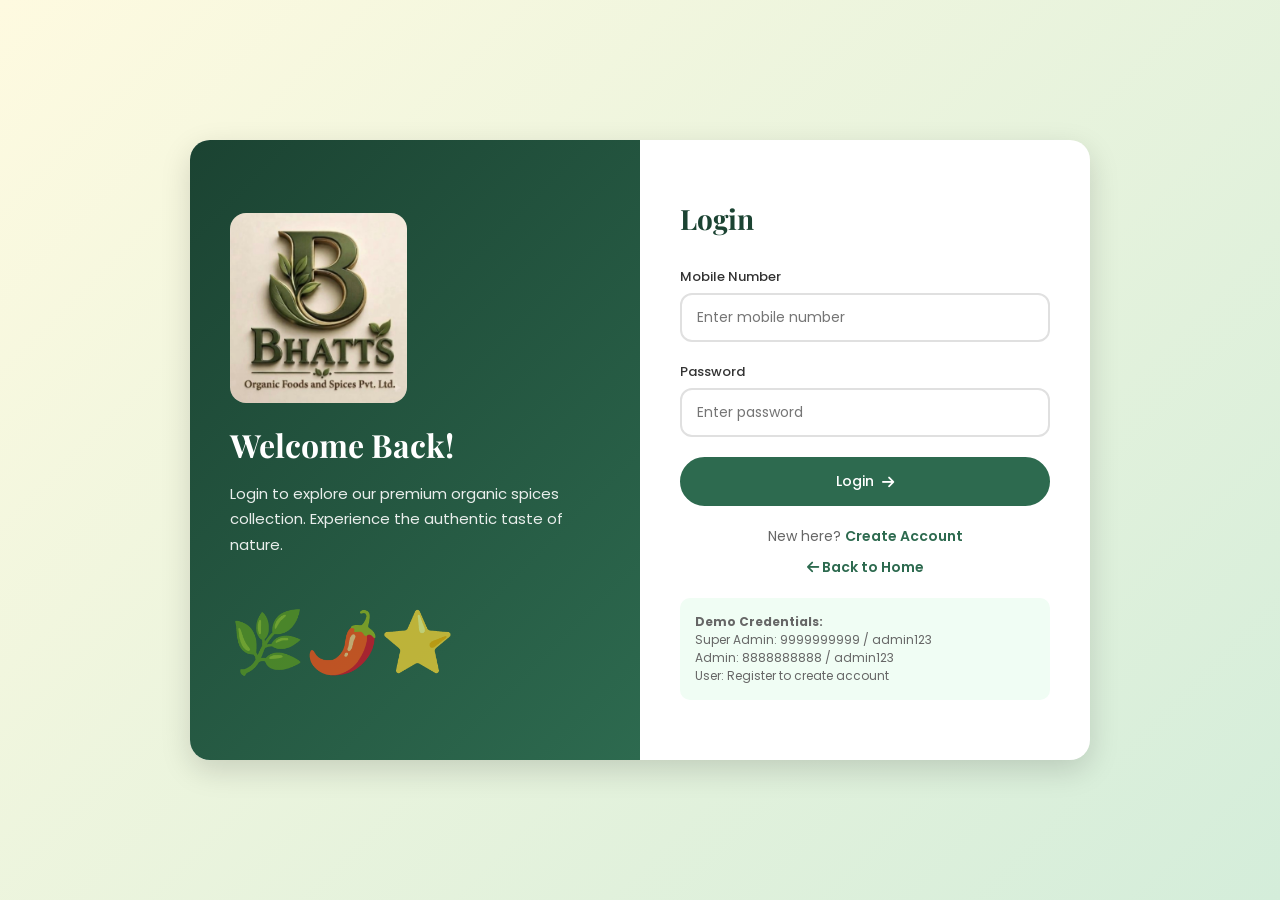
==== pages/login.html @ 2b89f797 "Add files via upload" ====
<!DOCTYPE html>
<html lang="en">
<head>
    <meta charset="UTF-8">
    <meta name="viewport" content="width=device-width, initial-scale=1.0">
    <title>Login - Bhatts Organic Food & Spices</title>
    <link rel="stylesheet" href="../css/style.css">
    <link href="https://cdnjs.cloudflare.com/ajax/libs/font-awesome/6.4.0/css/all.min.css" rel="stylesheet">
    <link href="https://fonts.googleapis.com/css2?family=Playfair+Display:wght@400;700&family=Poppins:wght@300;400;500;600;700&display=swap" rel="stylesheet">
</head>
<body>
    <div class="auth-page">
        <div class="auth-container">
            <div class="auth-left">
                <div class="logo">
					<img src="../images/logo.jpg" alt="Bhatts Organic" class="brand-logo">
				</div>
                <h2>Welcome Back!</h2>
                <p>Login to explore our premium organic spices collection. Experience the authentic taste of nature.</p>
                <div style="margin-top:40px; opacity:0.7; font-size:60px;">🌿🌶️⭐</div>
            </div>
            <div class="auth-right">
                <h2>Login</h2>
                <form id="loginForm" onsubmit="return handleLogin(event)">
                   <!-- <div class="form-group">
                        <label>Login As</label>
                        <select id="loginRole">
                            <option value="user">Customer</option>
                            <option value="admin">Admin</option>
                            <option value="superadmin">Super Admin</option>
                        </select>
                    </div>-->
                    <div class="form-group">
                        <label>Mobile Number</label>
                        <input type="tel" id="loginMobile" placeholder="Enter mobile number" required pattern="[0-9]{10}" maxlength="10">
                    </div>
                    <div class="form-group">
                        <label>Password</label>
                        <input type="password" id="loginPassword" placeholder="Enter password" required>
                    </div>
                    <button type="submit" class="btn btn-primary" style="width:100%; justify-content:center;">
                        Login <i class="fas fa-arrow-right"></i>
                    </button>
                </form>
                <div class="auth-link">
                    New here? <a href="register.html">Create Account</a>
                </div>
                <div class="auth-link" style="margin-top:10px;">
                    <a href="../index.html"><i class="fas fa-arrow-left"></i> Back to Home</a>
                </div>
                <div style="margin-top: 20px; padding: 15px; background: #f0fdf4; border-radius: 10px; font-size: 12px; color: #666;">
                    <strong>Demo Credentials:</strong><br>
                    Super Admin: 9999999999 / admin123<br>
                    Admin: 8888888888 / admin123<br>
                    User: Register to create account
                </div>
            </div>
        </div>
    </div>
    <div class="toast-container" id="toastContainer"></div>
    <script src="../js/data.js"></script>
    <script src="../js/auth.js"></script>
</body>
</html>
---- css/style.css ----
/* ===== RESET & BASE ===== */
* {
    margin: 0;
    padding: 0;
    box-sizing: border-box;
}

:root {
    --primary: #2d6a4f;
    --primary-dark: #1b4332;
    --primary-light: #52b788;
    --secondary: #d4a373;
    --accent: #e76f51;
    --bg: #fefae0;
    --bg-light: #ffffff;
    --bg-dark: #f0ead2;
    --text: #333333;
    --text-light: #666666;
    --text-white: #ffffff;
    --shadow: 0 4px 15px rgba(0,0,0,0.1);
    --shadow-lg: 0 10px 30px rgba(0,0,0,0.15);
    --radius: 12px;
    --radius-lg: 20px;
    --transition: all 0.3s ease;
}

html {
    scroll-behavior: smooth;
}

body {
    font-family: 'Poppins', sans-serif;
    color: var(--text);
    background: var(--bg-light);
    overflow-x: hidden;
}

h1, h2, h3, h4 {
    font-family: 'Playfair Display', serif;
}

a {
    text-decoration: none;
    color: inherit;
}

.container {
    max-width: 1200px;
    margin: 0 auto;
    padding: 0 20px;
}

.highlight {
    color: var(--primary);
}

.text-center {
    text-align: center;
}

.mt-40 {
    margin-top: 40px;
}

/* ===== BUTTONS ===== */
.btn {
    display: inline-flex;
    align-items: center;
    gap: 8px;
    padding: 12px 28px;
    border-radius: 50px;
    font-family: 'Poppins', sans-serif;
    font-weight: 500;
    font-size: 14px;
    cursor: pointer;
    transition: var(--transition);
    border: 2px solid transparent;
    text-decoration: none;
}

.btn-primary {
    background: var(--primary);
    color: var(--text-white);
    border-color: var(--primary);
}

.btn-primary:hover {
    background: var(--primary-dark);
    border-color: var(--primary-dark);
    transform: translateY(-2px);
    box-shadow: var(--shadow);
}

.btn-outline {
    background: transparent;
    color: var(--primary);
    border-color: var(--primary);
}

.btn-outline:hover {
    background: var(--primary);
    color: var(--text-white);
    transform: translateY(-2px);
}

.btn-lg {
    padding: 15px 35px;
    font-size: 16px;
}

.btn-sm {
    padding: 8px 20px;
    font-size: 13px;
}

.btn-danger {
    background: #e63946;
    color: white;
    border-color: #e63946;
}

.btn-danger:hover {
    background: #c1121f;
    border-color: #c1121f;
}

.btn-warning {
    background: #f4a261;
    color: white;
    border-color: #f4a261;
}

.btn-success {
    background: var(--primary);
    color: white;
    border-color: var(--primary);
}

/* ===== NAVBAR ===== */
.navbar {
    position: fixed;
    top: 0;
    left: 0;
    right: 0;
    z-index: 1000;
    background: rgba(255,255,255,0.95);
    backdrop-filter: blur(10px);
    box-shadow: 0 2px 10px rgba(0,0,0,0.1);
    transition: var(--transition);
}

.nav-container {
    max-width: 1200px;
    margin: 0 auto;
    padding: 15px 20px;
    display: flex;
    align-items: center;
    justify-content: space-between;
}

.logo {
    display: flex;
    align-items: center;
    gap: 10px;
    font-family: 'Playfair Display', serif;
    font-size: 24px;
    font-weight: 700;
    color: var(--primary-dark);
}

.logo i {
    font-size: 28px;
    color: var(--primary);
}

.nav-links {
    display: flex;
    list-style: none;
    gap: 35px;
}

.nav-links a {
    font-weight: 500;
    color: var(--text);
    transition: var(--transition);
    position: relative;
}

.nav-links a:hover {
    color: var(--primary);
}

.nav-links a::after {
    content: '';
    position: absolute;
    bottom: -5px;
    left: 0;
    width: 0;
    height: 2px;
    background: var(--primary);
    transition: var(--transition);
}

.nav-links a:hover::after {
    width: 100%;
}

.nav-buttons {
    display: flex;
    gap: 10px;
}

.hamburger {
    display: none;
    flex-direction: column;
    gap: 5px;
    cursor: pointer;
}

.hamburger span {
    width: 25px;
    height: 3px;
    background: var(--text);
    border-radius: 3px;
    transition: var(--transition);
}

/* ===== HERO ===== */
.hero {
    min-height: 100vh;
    display: flex;
    align-items: center;
    padding: 100px 20px 60px;
    background: linear-gradient(135deg, #fefae0 0%, #d4edda 50%, #f0ead2 100%);
    position: relative;
    overflow: hidden;
    max-width: 100vw;
}

.hero-overlay {
    position: absolute;
    top: 0;
    left: 0;
    right: 0;
    bottom: 0;
    background: url('data:image/svg+xml,<svg xmlns="http://www.w3.org/2000/svg" viewBox="0 0 80 80"><circle cx="40" cy="40" r="1" fill="%232d6a4f" opacity="0.05"/></svg>') repeat;
}

.hero-content {
    max-width: 600px;
    position: relative;
    z-index: 2;
    margin-left: 5%;
}

.hero-badge {
    display: inline-block;
    background: rgba(45, 106, 79, 0.1);
    color: var(--primary);
    padding: 8px 20px;
    border-radius: 50px;
    font-size: 14px;
    font-weight: 500;
    margin-bottom: 20px;
}

.hero h1 {
    font-size: 56px;
    line-height: 1.2;
    color: var(--primary-dark);
    margin-bottom: 20px;
}

.hero p {
    font-size: 18px;
    color: var(--text-light);
    line-height: 1.7;
    margin-bottom: 30px;
}

.hero-buttons {
    display: flex;
    gap: 15px;
    margin-bottom: 50px;
}

.hero-stats {
    display: flex;
    gap: 40px;
}

.hero-stats .stat h3 {
    font-size: 32px;
    color: var(--primary);
}

.hero-stats .stat p {
    font-size: 14px;
    margin-bottom: 0;
}

.hero-image {
    position: absolute;
    right: 5%;
    top: 50%;
    transform: translateY(-50%);
    z-index: 1;
}

.spice-circle {
    width: 400px;
    height: 400px;
    border-radius: 50%;
    background: radial-gradient(circle, rgba(45,106,79,0.1), rgba(45,106,79,0.05));
    position: relative;
    animation: float 6s ease-in-out infinite;
}

.floating-spice {
    position: absolute;
    font-size: 50px;
    animation: spinFloat 8s linear infinite;
}

.s1 { top: 10%; left: 50%; }
.s2 { top: 50%; right: 5%; }
.s3 { bottom: 10%; left: 50%; }
.s4 { top: 50%; left: 5%; }

@keyframes float {
    0%, 100% { transform: translateY(-50%); }
    50% { transform: translateY(-55%); }
}

@keyframes spinFloat {
    0% { transform: rotate(0deg) translateX(10px); }
    100% { transform: rotate(360deg) translateX(10px); }
}

/* ===== SECTION HEADERS ===== */
.section-header {
    text-align: center;
    margin-bottom: 60px;
}

.section-tag {
    display: inline-block;
    background: rgba(45, 106, 79, 0.1);
    color: var(--primary);
    padding: 6px 18px;
    border-radius: 50px;
    font-size: 13px;
    font-weight: 600;
    text-transform: uppercase;
    letter-spacing: 1px;
    margin-bottom: 15px;
}

.section-header h2 {
    font-size: 42px;
    color: var(--primary-dark);
    margin-bottom: 15px;
}

.section-header p {
    font-size: 16px;
    color: var(--text-light);
    max-width: 600px;
    margin: 0 auto;
}

/* ===== ABOUT ===== */
.about {
    padding: 100px 0;
    background: var(--bg-light);
}

.about-grid {
    display: grid;
    grid-template-columns: repeat(4, 1fr);
    gap: 30px;
}

.about-card {
    text-align: center;
    padding: 40px 25px;
    border-radius: var(--radius-lg);
    background: var(--bg-light);
    box-shadow: var(--shadow);
    transition: var(--transition);
}

.about-card:hover {
    transform: translateY(-10px);
    box-shadow: var(--shadow-lg);
}

.about-icon {
    font-size: 48px;
    margin-bottom: 20px;
}

.about-card h3 {
    font-size: 20px;
    color: var(--primary-dark);
    margin-bottom: 10px;
}

.about-card p {
    color: var(--text-light);
    font-size: 14px;
    line-height: 1.6;
}

/* ===== PRODUCTS PREVIEW ===== */
.products-preview {
    padding: 100px 0;
    background: var(--bg-dark);
}

.products-grid {
    display: grid;
    grid-template-columns: repeat(auto-fill, minmax(260px, 1fr));
    gap: 30px;
}

.product-card {
    background: var(--bg-light);
    border-radius: var(--radius-lg);
    overflow: hidden;
    box-shadow: var(--shadow);
    transition: var(--transition);
}

.product-card:hover {
    transform: translateY(-5px);
    box-shadow: var(--shadow-lg);
}

.product-image {
    height: 200px;
    background: linear-gradient(135deg, var(--bg-dark), #d4edda);
    display: flex;
    align-items: center;
    justify-content: center;
    overflow: hidden;
    position: relative;
}

.product-image img {
    width: 100%;
    height: 100%;
    object-fit: cover;
}

.product-image .placeholder-icon {
    font-size: 64px;
}

.product-badge {
    position: absolute;
    top: 10px;
    right: 10px;
    background: var(--accent);
    color: white;
    padding: 4px 12px;
    border-radius: 20px;
    font-size: 12px;
    font-weight: 600;
}

.product-info {
    padding: 20px;
}

.product-info h3 {
    font-size: 18px;
    color: var(--primary-dark);
    margin-bottom: 8px;
}

.product-info p {
    font-size: 13px;
    color: var(--text-light);
    margin-bottom: 15px;
    line-height: 1.5;
}

.product-price {
    display: flex;
    align-items: center;
    justify-content: space-between;
}

.product-price .price {
    font-size: 22px;
    font-weight: 700;
    color: var(--primary);
    font-family: 'Poppins', sans-serif;
}

.product-price .unit {
    font-size: 13px;
    color: var(--text-light);
}

/* ===== SOCIAL SECTION ===== */
.social-section {
    padding: 100px 0;
    background: var(--bg-light);
}

.social-grid {
    display: flex;
    justify-content: center;
    gap: 40px;
    flex-wrap: wrap;
}

.social-card {
    text-align: center;
    padding: 40px;
    border-radius: var(--radius-lg);
    box-shadow: var(--shadow);
    min-width: 280px;
    transition: var(--transition);
}

.social-card:hover {
    transform: translateY(-5px);
    box-shadow: var(--shadow-lg);
}

.social-card.whatsapp {
    border: 2px solid #25d366;
}

.social-card.whatsapp i {
    color: #25d366;
}

.social-card.instagram {
    border: 2px solid #e1306c;
}

.social-card.instagram i {
    color: #e1306c;
}

.social-card i {
    font-size: 48px;
    margin-bottom: 15px;
}

.social-card h3 {
    font-size: 22px;
    margin-bottom: 20px;
    color: var(--primary-dark);
}

.qr-placeholder {
    width: 200px;
    height: 200px;
    margin: 0 auto 15px;
    background: #f5f5f5;
    border-radius: var(--radius);
    display: flex;
    align-items: center;
    justify-content: center;
    overflow: hidden;
}

.qr-placeholder canvas {
    max-width: 100%;
    max-height: 100%;
}

.social-card p {
    color: var(--text-light);
    font-size: 14px;
}

/* ===== CONTACT ===== */
.contact {
    padding: 100px 0;
    background: var(--bg-dark);
}

.contact-grid {
    display: grid;
    grid-template-columns: 1fr 1fr;
    gap: 60px;
    align-items: start;
}

.contact-item {
    display: flex;
    gap: 20px;
    margin-bottom: 30px;
    align-items: flex-start;
}

.contact-item i {
    font-size: 24px;
    color: var(--primary);
    margin-top: 5px;
    min-width: 30px;
}

.contact-item h4 {
    font-size: 16px;
    color: var(--primary-dark);
    margin-bottom: 5px;
}

.contact-item p {
    color: var(--text-light);
    font-size: 14px;
}

.contact-form {
    display: flex;
    flex-direction: column;
    gap: 15px;
}

.contact-form input,
.contact-form textarea {
    padding: 15px 20px;
    border: 2px solid #e0e0e0;
    border-radius: var(--radius);
    font-family: 'Poppins', sans-serif;
    font-size: 14px;
    transition: var(--transition);
    outline: none;
}

.contact-form input:focus,
.contact-form textarea:focus {
    border-color: var(--primary);
}

/* ===== FOOTER ===== */
.footer {
    background: var(--primary-dark);
    color: var(--text-white);
    padding: 60px 0 20px;
}

.footer-grid {
    display: grid;
    grid-template-columns: 2fr 1fr 1fr 1fr;
    gap: 40px;
    margin-bottom: 40px;
}

.footer-col .logo {
    color: var(--text-white);
    margin-bottom: 15px;
}

.footer-col .logo i {
    color: var(--primary-light);
}

.footer-col .logo .highlight {
    color: var(--primary-light);
}

.footer-col p {
    color: rgba(255,255,255,0.7);
    font-size: 14px;
    line-height: 1.7;
}

.footer-col h4 {
    font-size: 18px;
    margin-bottom: 20px;
    color: var(--text-white);
}

.footer-col a {
    display: block;
    color: rgba(255,255,255,0.7);
    margin-bottom: 10px;
    font-size: 14px;
    transition: var(--transition);
}

.footer-col a:hover {
    color: var(--primary-light);
    padding-left: 5px;
}

.social-links {
    display: flex;
    gap: 15px;
}

.social-links a {
    width: 40px;
    height: 40px;
    border-radius: 50%;
    background: rgba(255,255,255,0.1);
    display: flex;
    align-items: center;
    justify-content: center;
    font-size: 18px;
    transition: var(--transition);
}

.social-links a:hover {
    background: var(--primary);
    padding-left: 0;
}

.footer-bottom {
    border-top: 1px solid rgba(255,255,255,0.1);
    padding-top: 20px;
    text-align: center;
}

.footer-bottom p {
    color: rgba(255,255,255,0.5);
    font-size: 13px;
}

/* ===== AUTH PAGES ===== */
.auth-page {
    min-height: 100vh;
    display: flex;
    align-items: center;
    justify-content: center;
    background: linear-gradient(135deg, #fefae0, #d4edda);
    padding: 20px;
}

.auth-container {
    background: var(--bg-light);
    border-radius: var(--radius-lg);
    box-shadow: var(--shadow-lg);
    overflow: hidden;
    display: flex;
    max-width: 900px;
    width: 100%;
    min-height: 500px;
}

.auth-left {
    flex: 1;
    background: linear-gradient(135deg, var(--primary-dark), var(--primary));
    padding: 60px 40px;
    display: flex;
    flex-direction: column;
    justify-content: center;
    color: var(--text-white);
}

.auth-left h2 {
    font-size: 32px;
    margin-bottom: 15px;
}

.auth-left p {
    font-size: 15px;
    opacity: 0.9;
    line-height: 1.7;
}

.auth-right {
    flex: 1;
    padding: 60px 40px;
    display: flex;
    flex-direction: column;
    justify-content: center;
}

.auth-right h2 {
    font-size: 28px;
    color: var(--primary-dark);
    margin-bottom: 30px;
}

.form-group {
    margin-bottom: 20px;
}

.form-group label {
    display: block;
    font-size: 13px;
    font-weight: 500;
    color: var(--text);
    margin-bottom: 6px;
}

.form-group input,
.form-group select,
.form-group textarea {
    width: 100%;
    padding: 12px 15px;
    border: 2px solid #e0e0e0;
    border-radius: var(--radius);
    font-family: 'Poppins', sans-serif;
    font-size: 14px;
    transition: var(--transition);
    outline: none;
    background: white;
}

.form-group input:focus,
.form-group select:focus,
.form-group textarea:focus {
    border-color: var(--primary);
}

.auth-link {
    text-align: center;
    margin-top: 20px;
    font-size: 14px;
    color: var(--text-light);
}

.auth-link a {
    color: var(--primary);
    font-weight: 600;
}

/* ===== DASHBOARD ===== */
.dashboard-layout {
    display: flex;
    min-height: 100vh;
}

.sidebar {
    width: 260px;
    background: var(--primary-dark);
    color: var(--text-white);
    padding: 20px 0;
    position: fixed;
    top: 0;
    left: 0;
    bottom: 0;
    overflow-y: auto;
    z-index: 100;
    transition: var(--transition);
}

.sidebar-logo {
    padding: 10px 25px 30px;
    border-bottom: 1px solid rgba(255,255,255,0.1);
    margin-bottom: 20px;
}

.sidebar-logo .logo {
    color: white;
    font-size: 20px;
}

.sidebar-logo .logo .highlight {
    color: var(--primary-light);
}

.sidebar-menu {
    list-style: none;
}

.sidebar-menu li a {
    display: flex;
    align-items: center;
    gap: 12px;
    padding: 12px 25px;
    color: rgba(255,255,255,0.7);
    font-size: 14px;
    font-weight: 500;
    transition: var(--transition);
    border-left: 3px solid transparent;
}

.sidebar-menu li a:hover,
.sidebar-menu li a.active {
    background: rgba(255,255,255,0.1);
    color: white;
    border-left-color: var(--primary-light);
}

.sidebar-menu li a i {
    font-size: 18px;
    width: 22px;
    text-align: center;
}

.sidebar-divider {
    height: 1px;
    background: rgba(255,255,255,0.1);
    margin: 15px 0;
}

.main-content {
    flex: 1;
    margin-left: 260px;
    background: #f5f7fa;
    min-height: 100vh;
}

.top-bar {
    background: white;
    padding: 15px 30px;
    display: flex;
    align-items: center;
    justify-content: space-between;
    box-shadow: 0 2px 5px rgba(0,0,0,0.05);
    position: sticky;
    top: 0;
    z-index: 50;
}

.top-bar h2 {
    font-size: 22px;
    color: var(--primary-dark);
    font-family: 'Playfair Display', serif;
}

.top-bar-right {
    display: flex;
    align-items: center;
    gap: 20px;
}

.notification-bell {
    position: relative;
    cursor: pointer;
    font-size: 20px;
    color: var(--text-light);
}

.notification-badge {
    position: absolute;
    top: -8px;
    right: -8px;
    background: var(--accent);
    color: white;
    font-size: 11px;
    width: 20px;
    height: 20px;
    border-radius: 50%;
    display: flex;
    align-items: center;
    justify-content: center;
    font-family: 'Poppins', sans-serif;
    font-weight: 600;
}

.user-info {
    display: flex;
    align-items: center;
    gap: 10px;
    font-size: 14px;
    font-weight: 500;
}

.user-avatar {
    width: 38px;
    height: 38px;
    border-radius: 50%;
    background: var(--primary);
    color: white;
    display: flex;
    align-items: center;
    justify-content: center;
    font-weight: 600;
    font-size: 16px;
}

.content-area {
    padding: 30px;
}

/* ===== DASHBOARD CARDS ===== */
.stats-grid {
    display: grid;
    grid-template-columns: repeat(auto-fit, minmax(240px, 1fr));
    gap: 25px;
    margin-bottom: 30px;
}

.stat-card {
    background: white;
    border-radius: var(--radius);
    padding: 25px;
    box-shadow: var(--shadow);
    display: flex;
    align-items: center;
    gap: 20px;
    transition: var(--transition);
}

.stat-card:hover {
    transform: translateY(-3px);
    box-shadow: var(--shadow-lg);
}

.stat-icon {
    width: 55px;
    height: 55px;
    border-radius: 12px;
    display: flex;
    align-items: center;
    justify-content: center;
    font-size: 24px;
}

.stat-icon.green {
    background: rgba(45, 106, 79, 0.1);
    color: var(--primary);
}

.stat-icon.blue {
    background: rgba(59, 130, 246, 0.1);
    color: #3b82f6;
}

.stat-icon.orange {
    background: rgba(245, 158, 11, 0.1);
    color: #f59e0b;
}

.stat-icon.red {
    background: rgba(239, 68, 68, 0.1);
    color: #ef4444;
}

.stat-icon.purple {
    background: rgba(139, 92, 246, 0.1);
    color: #8b5cf6;
}

.stat-details h3 {
    font-size: 28px;
    color: var(--primary-dark);
    font-family: 'Poppins', sans-serif;
    font-weight: 700;
}

.stat-details p {
    font-size: 13px;
    color: var(--text-light);
}

/* ===== TABLES ===== */
.card {
    background: white;
    border-radius: var(--radius);
    box-shadow: var(--shadow);
    overflow: hidden;
    margin-bottom: 30px;
}

.card-header {
    padding: 20px 25px;
    border-bottom: 1px solid #eee;
    display: flex;
    align-items: center;
    justify-content: space-between;
    flex-wrap: wrap;
    gap: 15px;
}

.card-header h3 {
    font-size: 18px;
    color: var(--primary-dark);
}

.card-body {
    padding: 25px;
}

.table-responsive {
    overflow-x: auto;
}

table {
    width: 100%;
    border-collapse: collapse;
}

table th,
table td {
    padding: 12px 15px;
    text-align: left;
    font-size: 14px;
    border-bottom: 1px solid #eee;
}

table th {
    font-weight: 600;
    color: var(--primary-dark);
    background: #f8f9fa;
    white-space: nowrap;
}

table tr:hover {
    background: #f8f9fa;
}

.status-badge {
    padding: 4px 12px;
    border-radius: 20px;
    font-size: 12px;
    font-weight: 600;
}

.status-active {
    background: rgba(45, 106, 79, 0.1);
    color: var(--primary);
}

.status-disabled {
    background: rgba(239, 68, 68, 0.1);
    color: #ef4444;
}

.status-pending {
    background: rgba(245, 158, 11, 0.1);
    color: #f59e0b;
}

.status-completed {
    background: rgba(45, 106, 79, 0.1);
    color: var(--primary);
}

.action-btns {
    display: flex;
    gap: 8px;
}

.action-btn {
    width: 32px;
    height: 32px;
    border-radius: 6px;
    border: none;
    cursor: pointer;
    display: flex;
    align-items: center;
    justify-content: center;
    font-size: 14px;
    transition: var(--transition);
}

.action-btn.edit {
    background: rgba(59, 130, 246, 0.1);
    color: #3b82f6;
}

.action-btn.delete {
    background: rgba(239, 68, 68, 0.1);
    color: #ef4444;
}

.action-btn:hover {
    opacity: 0.8;
    transform: scale(1.1);
}

/* ===== MODAL ===== */
.modal-overlay {
    position: fixed;
    top: 0;
    left: 0;
    right: 0;
    bottom: 0;
    background: rgba(0,0,0,0.5);
    display: flex;
    align-items: center;
    justify-content: center;
    z-index: 2000;
    opacity: 0;
    visibility: hidden;
    transition: var(--transition);
}

.modal-overlay.active {
    opacity: 1;
    visibility: visible;
}

.modal {
    background: white;
    border-radius: var(--radius-lg);
    max-width: 550px;
    width: 90%;
    max-height: 90vh;
    overflow-y: auto;
    transform: scale(0.8);
    transition: var(--transition);
}

.modal-overlay.active .modal {
    transform: scale(1);
}

.modal-header {
    padding: 25px;
    border-bottom: 1px solid #eee;
    display: flex;
    align-items: center;
    justify-content: space-between;
}

.modal-header h3 {
    font-size: 20px;
    color: var(--primary-dark);
}

.modal-close {
    width: 35px;
    height: 35px;
    border-radius: 50%;
    border: none;
    background: #f5f5f5;
    cursor: pointer;
    font-size: 18px;
    display: flex;
    align-items: center;
    justify-content: center;
    transition: var(--transition);
}

.modal-close:hover {
    background: #e0e0e0;
}

.modal-body {
    padding: 25px;
}

.modal-footer {
    padding: 15px 25px;
    border-top: 1px solid #eee;
    display: flex;
    justify-content: flex-end;
    gap: 10px;
}

/* ===== MARGIN BOX ===== */
.margin-box {
    background: #f0fdf4;
    border: 2px solid var(--primary-light);
    border-radius: var(--radius);
    padding: 15px;
    margin-top: 10px;
}

.margin-box label {
    color: var(--primary-dark) !important;
    font-weight: 600 !important;
}

.margin-result {
    margin-top: 10px;
    padding: 10px 15px;
    background: var(--primary);
    color: white;
    border-radius: 8px;
    text-align: center;
    font-size: 18px;
    font-weight: 700;
    font-family: 'Poppins', sans-serif;
}

/* ===== NOTIFICATION PANEL ===== */
.notification-panel {
    position: fixed;
    top: 0;
    right: -400px;
    width: 380px;
    height: 100vh;
    background: white;
    box-shadow: -5px 0 20px rgba(0,0,0,0.15);
    z-index: 3000;
    transition: var(--transition);
    overflow-y: auto;
}

.notification-panel.active {
    right: 0;
}

.notification-panel-header {
    padding: 20px;
    border-bottom: 1px solid #eee;
    display: flex;
    align-items: center;
    justify-content: space-between;
    position: sticky;
    top: 0;
    background: white;
    z-index: 1;
}

.notification-panel-header h3 {
    font-size: 18px;
    color: var(--primary-dark);
}

.notification-list {
    padding: 10px;
}

.notification-item {
    padding: 15px;
    border-radius: var(--radius);
    margin-bottom: 8px;
    background: #f8f9fa;
    border-left: 3px solid var(--primary);
    transition: var(--transition);
}

.notification-item:hover {
    background: #f0fdf4;
}

.notification-item h4 {
    font-size: 14px;
    color: var(--primary-dark);
    margin-bottom: 5px;
    font-family: 'Poppins', sans-serif;
    font-weight: 600;
}

.notification-item p {
    font-size: 13px;
    color: var(--text-light);
    line-height: 1.5;
}

.notification-time {
    font-size: 11px;
    color: #aaa;
    margin-top: 5px;
}

/* ===== USER PAGE CART ===== */
.cart-icon-float {
    position: fixed;
    bottom: 30px;
    right: 30px;
    width: 60px;
    height: 60px;
    border-radius: 50%;
    background: var(--primary);
    color: white;
    display: flex;
    align-items: center;
    justify-content: center;
    font-size: 24px;
    box-shadow: var(--shadow-lg);
    cursor: pointer;
    z-index: 100;
    transition: var(--transition);
}

.cart-icon-float:hover {
    transform: scale(1.1);
    background: var(--primary-dark);
}

.cart-count {
    position: absolute;
    top: -5px;
    right: -5px;
    background: var(--accent);
    color: white;
    width: 24px;
    height: 24px;
    border-radius: 50%;
    font-size: 12px;
    font-weight: 700;
    display: flex;
    align-items: center;
    justify-content: center;
}

/* Cart Panel */
.cart-panel {
    position: fixed;
    top: 0;
    right: -450px;
    width: 420px;
    height: 100vh;
    background: white;
    box-shadow: -5px 0 20px rgba(0,0,0,0.2);
    z-index: 3000;
    transition: var(--transition);
    display: flex;
    flex-direction: column;
}

.cart-panel.active {
    right: 0;
}

.cart-header {
    padding: 20px;
    border-bottom: 1px solid #eee;
    display: flex;
    align-items: center;
    justify-content: space-between;
}

.cart-header h3 {
    font-size: 20px;
    color: var(--primary-dark);
}

.cart-items {
    flex: 1;
    overflow-y: auto;
    padding: 15px;
}

.cart-item {
    display: flex;
    align-items: center;
    gap: 15px;
    padding: 15px;
    border-radius: var(--radius);
    background: #f8f9fa;
    margin-bottom: 10px;
}

.cart-item-img {
    width: 60px;
    height: 60px;
    border-radius: 8px;
    background: #e8f5e9;
    display: flex;
    align-items: center;
    justify-content: center;
    font-size: 28px;
    overflow: hidden;
}

.cart-item-img img {
    width: 100%;
    height: 100%;
    object-fit: cover;
}

.cart-item-details {
    flex: 1;
}

.cart-item-details h4 {
    font-size: 14px;
    color: var(--primary-dark);
    font-family: 'Poppins', sans-serif;
    font-weight: 600;
}

.cart-item-details p {
    font-size: 13px;
    color: var(--text-light);
}

.cart-item-qty {
    display: flex;
    align-items: center;
    gap: 8px;
    margin-top: 8px;
}

.qty-btn {
    width: 28px;
    height: 28px;
    border-radius: 50%;
    border: 2px solid var(--primary);
    background: white;
    color: var(--primary);
    display: flex;
    align-items: center;
    justify-content: center;
    cursor: pointer;
    font-size: 14px;
    font-weight: 700;
    transition: var(--transition);
}

.qty-btn:hover {
    background: var(--primary);
    color: white;
}

.cart-item-price {
    font-size: 16px;
    font-weight: 700;
    color: var(--primary);
    font-family: 'Poppins', sans-serif;
    white-space: nowrap;
}

.remove-item {
    background: none;
    border: none;
    color: #ef4444;
    cursor: pointer;
    font-size: 16px;
    padding: 5px;
}

.cart-footer {
    padding: 20px;
    border-top: 1px solid #eee;
    background: #f8f9fa;
}

.cart-total {
    display: flex;
    justify-content: space-between;
    align-items: center;
    margin-bottom: 15px;
    font-size: 18px;
    font-weight: 700;
}

.cart-total .total-amount {
    color: var(--primary);
    font-size: 24px;
}

/* ===== PAYMENT MODAL ===== */
.payment-options {
    display: grid;
    grid-template-columns: 1fr 1fr;
    gap: 15px;
    margin-bottom: 20px;
}

.payment-option {
    padding: 20px;
    border: 2px solid #e0e0e0;
    border-radius: var(--radius);
    text-align: center;
    cursor: pointer;
    transition: var(--transition);
}

.payment-option:hover,
.payment-option.selected {
    border-color: var(--primary);
    background: #f0fdf4;
}

.payment-option i {
    font-size: 28px;
    color: var(--primary);
    margin-bottom: 8px;
    display: block;
}

.payment-option span {
    font-size: 13px;
    font-weight: 500;
    color: var(--text);
}

/* ===== EXPENSES TABLE ===== */
.expense-summary {
    display: grid;
    grid-template-columns: repeat(3, 1fr);
    gap: 20px;
    margin-bottom: 25px;
}

.expense-card {
    background: white;
    border-radius: var(--radius);
    padding: 20px;
    text-align: center;
    box-shadow: var(--shadow);
}

.expense-card h4 {
    font-size: 13px;
    color: var(--text-light);
    margin-bottom: 8px;
    font-family: 'Poppins', sans-serif;
    text-transform: uppercase;
    letter-spacing: 1px;
}

.expense-card .amount {
    font-size: 26px;
    font-weight: 700;
    color: var(--primary);
    font-family: 'Poppins', sans-serif;
}

/* ===== SEARCH BOX ===== */
.search-box {
    position: relative;
    max-width: 300px;
}

.search-box input {
    width: 100%;
    padding: 10px 15px 10px 40px;
    border: 2px solid #e0e0e0;
    border-radius: 50px;
    font-family: 'Poppins', sans-serif;
    font-size: 14px;
    outline: none;
    transition: var(--transition);
}

.search-box input:focus {
    border-color: var(--primary);
}

.search-box i {
    position: absolute;
    left: 15px;
    top: 50%;
    transform: translateY(-50%);
    color: var(--text-light);
}

/* ===== USER PRODUCT GRID ===== */
.user-products-grid {
    display: grid;
    grid-template-columns: repeat(auto-fill, minmax(250px, 1fr));
    gap: 25px;
}

.user-product-card {
    background: white;
    border-radius: var(--radius-lg);
    overflow: hidden;
    box-shadow: var(--shadow);
    transition: var(--transition);
}

.user-product-card:hover {
    transform: translateY(-5px);
    box-shadow: var(--shadow-lg);
}

.user-product-image {
    height: 200px;
    background: linear-gradient(135deg, #f0ead2, #d4edda);
    display: flex;
    align-items: center;
    justify-content: center;
    overflow: hidden;
}

.user-product-image img {
    width: 100%;
    height: 100%;
    object-fit: cover;
}

.user-product-image .placeholder {
    font-size: 64px;
}

.user-product-info {
    padding: 20px;
}

.user-product-info h3 {
    font-size: 18px;
    color: var(--primary-dark);
    margin-bottom: 5px;
}

.user-product-info .description {
    font-size: 13px;
    color: var(--text-light);
    margin-bottom: 12px;
    display: -webkit-box;
    -webkit-line-clamp: 2;
    -webkit-box-orient: vertical;
    overflow: hidden;
}

.user-product-info .price-row {
    display: flex;
    align-items: center;
    justify-content: space-between;
    margin-bottom: 15px;
}

.user-product-info .price {
    font-size: 22px;
    font-weight: 700;
    color: var(--primary);
    font-family: 'Poppins', sans-serif;
}

.user-product-info .unit {
    font-size: 13px;
    color: var(--text-light);
}

.add-to-cart-btn {
    width: 100%;
    padding: 12px;
    border: none;
    border-radius: 8px;
    background: var(--primary);
    color: white;
    font-family: 'Poppins', sans-serif;
    font-weight: 600;
    font-size: 14px;
    cursor: pointer;
    transition: var(--transition);
    display: flex;
    align-items: center;
    justify-content: center;
    gap: 8px;
}

.add-to-cart-btn:hover {
    background: var(--primary-dark);
}

/* ===== IMAGE UPLOAD ===== */
.image-upload {
    border: 2px dashed #ccc;
    border-radius: var(--radius);
    padding: 30px;
    text-align: center;
    cursor: pointer;
    transition: var(--transition);
    position: relative;
    overflow: hidden;
}

.image-upload:hover {
    border-color: var(--primary);
}

.image-upload input[type="file"] {
    position: absolute;
    top: 0;
    left: 0;
    width: 100%;
    height: 100%;
    opacity: 0;
    cursor: pointer;
}

.image-upload i {
    font-size: 36px;
    color: var(--text-light);
    margin-bottom: 10px;
}

.image-upload p {
    color: var(--text-light);
    font-size: 13px;
}

.image-preview {
    max-width: 100%;
    max-height: 150px;
    border-radius: 8px;
    margin-top: 10px;
}

/* ===== RESPONSIVE ===== */
@media (max-width: 1024px) {
    .hero h1 {
        font-size: 42px;
    }
    
    .hero-image {
        display: none;
    }
    
    .about-grid {
        grid-template-columns: repeat(2, 1fr);
    }
    
    .footer-grid {
        grid-template-columns: repeat(2, 1fr);
    }
}

@media (max-width: 768px) {
    .nav-links, .nav-buttons {
        display: none;
    }
    
    .hamburger {
        display: flex;
    }
    
    .hero {
        padding: 120px 20px 60px;
    }
    
    .hero h1 {
        font-size: 36px;
    }
    
    .hero-stats {
        gap: 25px;
    }
    
    .about-grid {
        grid-template-columns: 1fr;
    }
    
    .contact-grid {
        grid-template-columns: 1fr;
    }
    
    .footer-grid {
        grid-template-columns: 1fr;
    }
    
    .auth-container {
        flex-direction: column;
    }
    
    .auth-left {
        padding: 30px;
    }
    
    .section-header h2 {
        font-size: 32px;
    }
    
    .sidebar {
        transform: translateX(-100%);
    }
    
    .sidebar.active {
        transform: translateX(0);
    }
    
    .main-content {
        margin-left: 0;
    }
    
    .expense-summary {
        grid-template-columns: 1fr;
    }
}

/* ===== TOAST ===== */
.toast-container {
    position: fixed;
    top: 20px;
    right: 20px;
    z-index: 10000;
    display: flex;
    flex-direction: column;
    gap: 10px;
}

.toast {
    padding: 15px 25px;
    border-radius: var(--radius);
    color: white;
    font-family: 'Poppins', sans-serif;
    font-size: 14px;
    font-weight: 500;
    box-shadow: var(--shadow-lg);
    display: flex;
    align-items: center;
    gap: 10px;
    min-width: 300px;
    animation: slideIn 0.3s ease, slideOut 0.3s ease 2.7s;
    opacity: 1;
}

.toast-success {
    background: var(--primary);
}

.toast-error {
    background: #ef4444;
}

.toast-info {
    background: #3b82f6;
}

@keyframes slideIn {
    from { transform: translateX(100%); opacity: 0; }
    to { transform: translateX(0); opacity: 1; }
}

@keyframes slideOut {
    from { opacity: 1; }
    to { opacity: 0; }
}

/* ===== EMPTY STATE ===== */
.empty-state {
    text-align: center;
    padding: 60px 20px;
    color: var(--text-light);
}

.empty-state i {
    font-size: 64px;
    margin-bottom: 20px;
    opacity: 0.3;
}

.empty-state h3 {
    font-size: 20px;
    color: var(--text);
    margin-bottom: 10px;
}

.empty-state p {
    font-size: 14px;
}

/* ===== TABS ===== */
.tabs {
    display: flex;
    gap: 5px;
    border-bottom: 2px solid #eee;
    margin-bottom: 25px;
}

.tab {
    padding: 10px 25px;
    cursor: pointer;
    font-size: 14px;
    font-weight: 500;
    color: var(--text-light);
    border-bottom: 2px solid transparent;
    margin-bottom: -2px;
    transition: var(--transition);
    background: none;
    border-top: none;
    border-left: none;
    border-right: none;
    font-family: 'Poppins', sans-serif;
}

.tab:hover,
.tab.active {
    color: var(--primary);
    border-bottom-color: var(--primary);
}

.tab-content {
    display: none;
}

.tab-content.active {
    display: block;
}

/* ===== QR Code Section ===== */
.qr-management {
    display: grid;
    grid-template-columns: 1fr 1fr;
    gap: 30px;
}

.qr-card {
    background: white;
    border-radius: var(--radius);
    padding: 30px;
    text-align: center;
    box-shadow: var(--shadow);
}

.qr-card h4 {
    font-size: 18px;
    color: var(--primary-dark);
    margin-bottom: 15px;
}

.qr-card .qr-display {
    width: 200px;
    height: 200px;
    margin: 0 auto 20px;
    background: #f5f5f5;
    border-radius: var(--radius);
    display: flex;
    align-items: center;
    justify-content: center;
    overflow: hidden;
}

.qr-card .qr-display canvas {
    max-width: 100%;
    max-height: 100%;
}

/* Logout button */
.logout-btn {
    display: flex;
    align-items: center;
    gap: 12px;
    padding: 12px 25px;
    color: rgba(255,255,255,0.7);
    font-size: 14px;
    font-weight: 500;
    transition: var(--transition);
    border: none;
    background: none;
    cursor: pointer;
    width: 100%;
    text-align: left;
    font-family: 'Poppins', sans-serif;
}

.logout-btn:hover {
    background: rgba(255,255,255,0.1);
    color: white;
}

.overlay {
    position: fixed;
    top: 0;
    left: 0;
    right: 0;
    bottom: 0;
    background: rgba(0,0,0,0.3);
    z-index: 2500;
    display: none;
}

.overlay.active {
    display: block;
}

/* ===== BARCODE INPUT ===== */
.inline-form {
    display: flex;
    gap: 10px;
    align-items: flex-end;
}

.inline-form .form-group {
    flex: 1;
    margin-bottom: 0;
}

/* ===== PRINT FRIENDLY ===== */
@media print {
    .sidebar, .top-bar, .cart-icon-float {
        display: none;
    }
    .main-content {
        margin-left: 0;
    }
}
/* ===== CUSTOM BRAND LOGO (BIGGER) ===== */
.brand-logo {
    height: 90px;
    width: auto;
    object-fit: contain;
    display: block;
    border-radius: 10px;
}

.navbar .nav-container { padding: 8px 20px; }
.hero { padding-top: 140px; }

/* Sidebar (admin panels) */
.sidebar-logo { text-align: center; }
.sidebar-logo .logo { justify-content: center; }
.sidebar-logo .brand-logo { height: 150px; margin: 0 auto 10px; }

/* Login / Register */
.auth-left .brand-logo { height: 190px; margin-bottom: 20px; border-radius: 16px; }

/* Footer */
.footer-col .brand-logo { height: 130px; margin-bottom: 15px; background: white; padding: 6px; }

@media (max-width: 768px) {
    .brand-logo { height: 65px; }
    .hero { padding-top: 120px; }
    .sidebar-logo .brand-logo { height: 120px; }
    .auth-left .brand-logo { height: 140px; }
    .footer-col .brand-logo { height: 100px; }
}
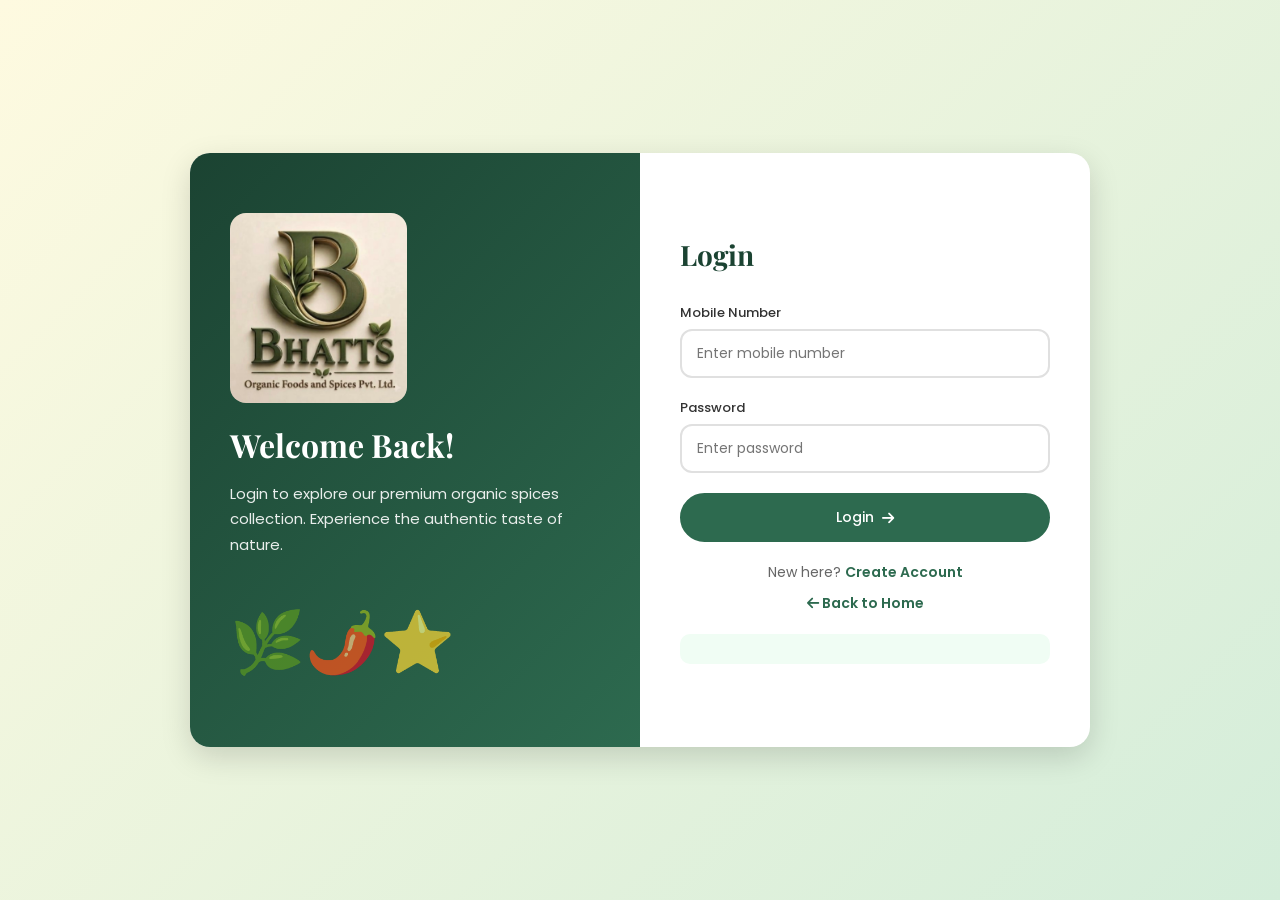
==== commit 8197b716: "Add files via upload" ====
--- a/pages/login.html
+++ b/pages/login.html
@@ -49,10 +49,10 @@
                     <a href="../index.html"><i class="fas fa-arrow-left"></i> Back to Home</a>
                 </div>
                 <div style="margin-top: 20px; padding: 15px; background: #f0fdf4; border-radius: 10px; font-size: 12px; color: #666;">
-                    <strong>Demo Credentials:</strong><br>
+                   <!--  <strong>Demo Credentials:</strong><br>
                     Super Admin: 9999999999 / admin123<br>
                     Admin: 8888888888 / admin123<br>
-                    User: Register to create account
+                    User: Register to create account-->
                 </div>
             </div>
         </div>
